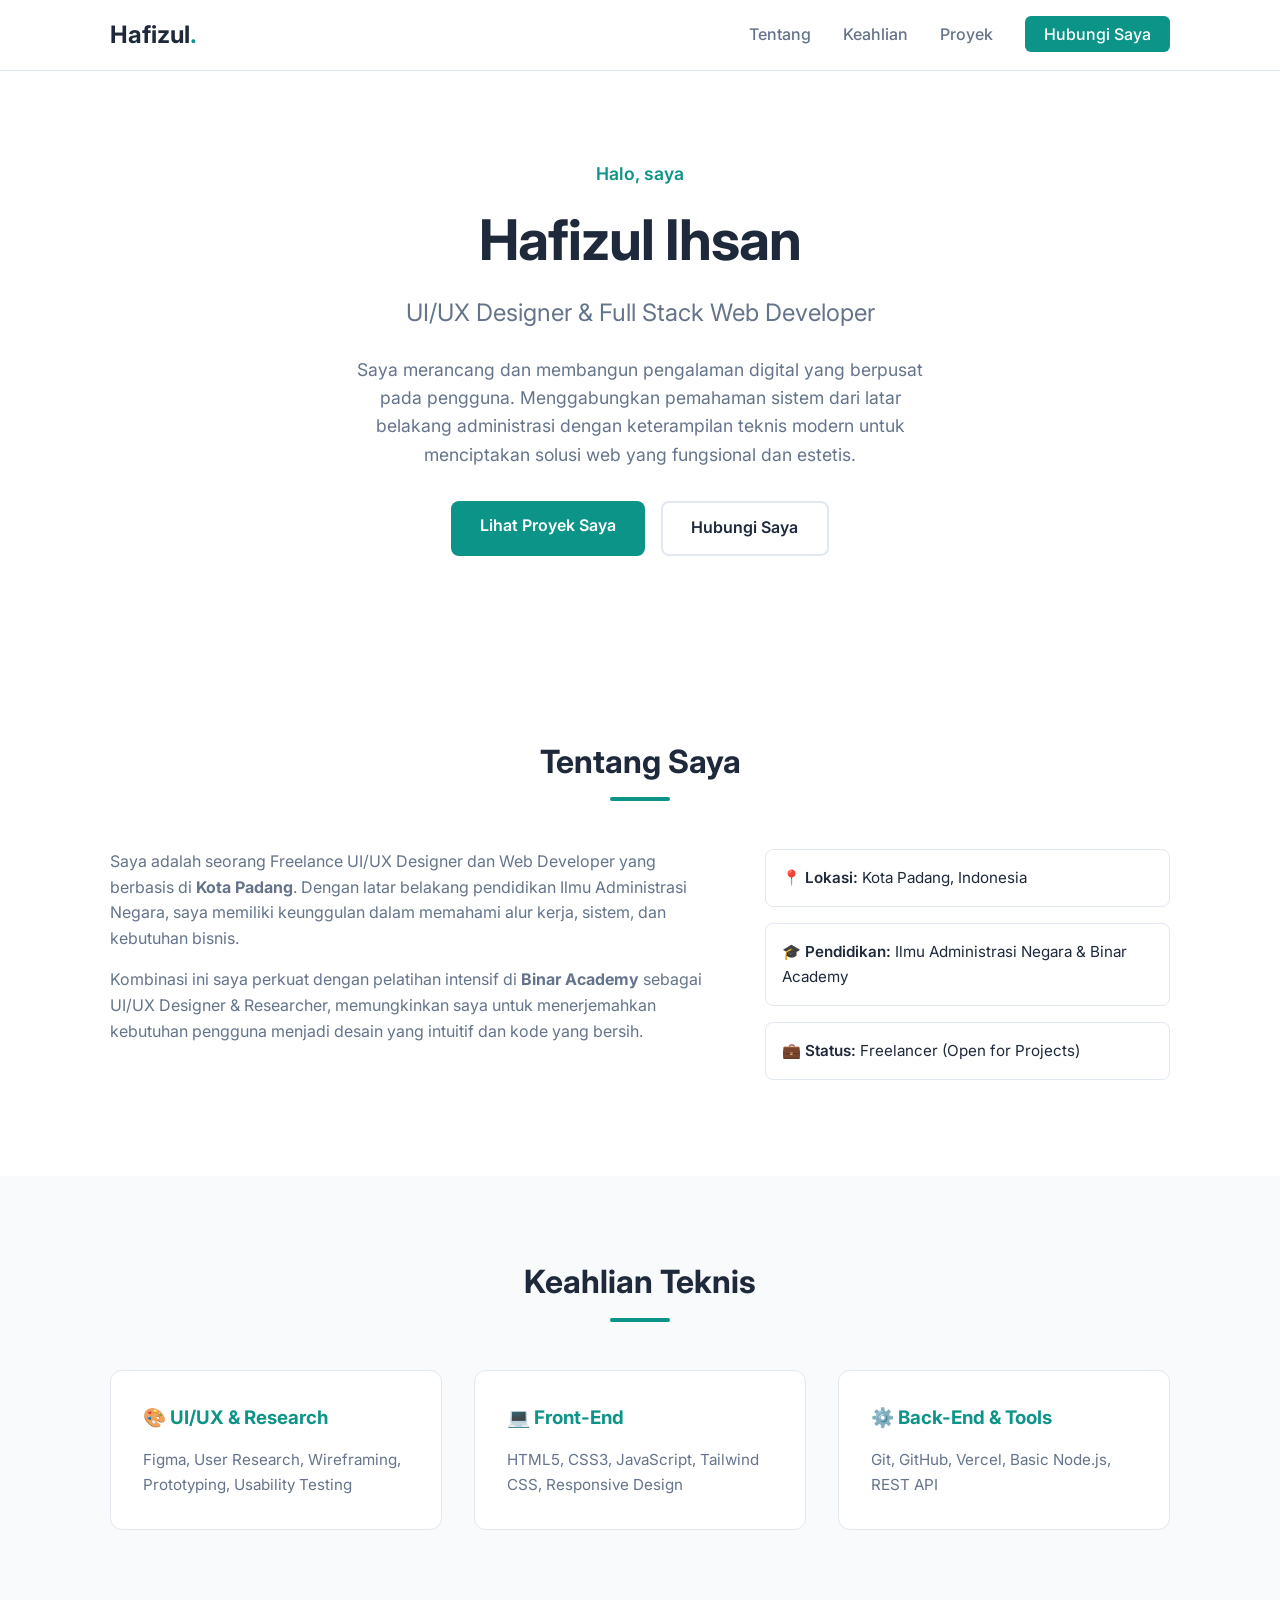
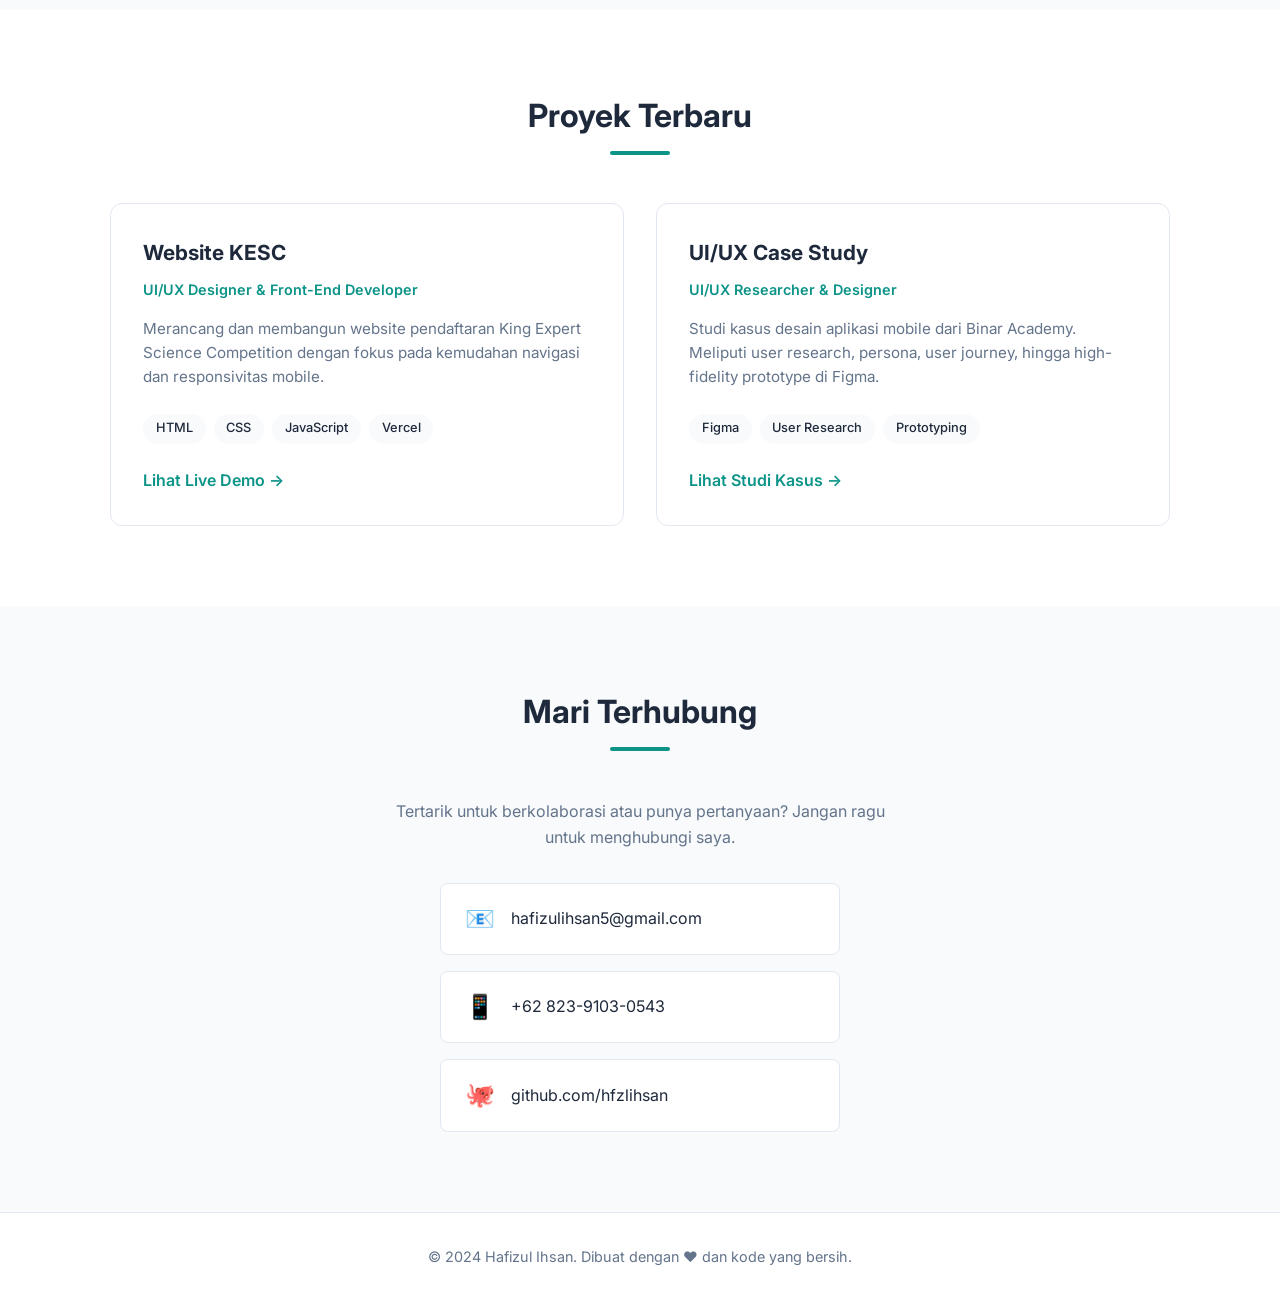
==== index.html @ 0355a2fa "add html css and css" ====
<!DOCTYPE html>
<html lang="id">
<head>
    <meta charset="UTF-8">
    <meta name="viewport" content="width=device-width, initial-scale=1.0">
    <title>Hafizul Ihsan | UI/UX Designer & Web Developer</title>
    <link rel="stylesheet" href="style.css">
    <!-- Google Fonts: Inter untuk tampilan bersih & modern -->
    <link rel="preconnect" href="https://fonts.googleapis.com">
    <link rel="preconnect" href="https://fonts.gstatic.com" crossorigin>
    <link href="https://fonts.googleapis.com/css2?family=Inter:wght@300;400;600;700&display=swap" rel="stylesheet">
</head>
<body>

    <!-- NAVIGATION -->
    <nav class="navbar">
        <div class="container nav-container">
            <a href="#" class="logo">Hafizul<span>.</span></a>
            <ul class="nav-links">
                <li><a href="#about">Tentang</a></li>
                <li><a href="#skills">Keahlian</a></li>
                <li><a href="#projects">Proyek</a></li>
                <li><a href="#contact" class="btn-nav">Hubungi Saya</a></li>
            </ul>
        </div>
    </nav>

    <!-- HERO SECTION -->
    <header class="hero">
        <div class="container hero-content">
            <p class="greeting">Halo, saya</p>
            <h1>Hafizul Ihsan</h1>
            <h2>UI/UX Designer & Full Stack Web Developer</h2>
            <p class="hero-desc">
                Saya merancang dan membangun pengalaman digital yang berpusat pada pengguna. 
                Menggabungkan pemahaman sistem dari latar belakang administrasi dengan 
                keterampilan teknis modern untuk menciptakan solusi web yang fungsional dan estetis.
            </p>
            <div class="hero-buttons">
                <a href="#projects" class="btn btn-primary">Lihat Proyek Saya</a>
                <a href="#contact" class="btn btn-secondary">Hubungi Saya</a>
            </div>
        </div>
    </header>

    <!-- ABOUT SECTION -->
    <section id="about" class="section">
        <div class="container">
            <h2 class="section-title">Tentang Saya</h2>
            <div class="about-grid">
                <div class="about-text">
                    <p>
                        Saya adalah seorang Freelance UI/UX Designer dan Web Developer yang berbasis di <strong>Kota Padang</strong>. 
                        Dengan latar belakang pendidikan Ilmu Administrasi Negara, saya memiliki keunggulan dalam memahami alur kerja, 
                        sistem, dan kebutuhan bisnis. 
                    </p>
                    <p>
                        Kombinasi ini saya perkuat dengan pelatihan intensif di <strong>Binar Academy</strong> sebagai UI/UX Designer & Researcher, 
                        memungkinkan saya untuk menerjemahkan kebutuhan pengguna menjadi desain yang intuitif dan kode yang bersih.
                    </p>
                </div>
                <div class="about-info">
                    <div class="info-item"><span>📍 Lokasi:</span> Kota Padang, Indonesia</div>
                    <div class="info-item"><span>🎓 Pendidikan:</span> Ilmu Administrasi Negara & Binar Academy</div>
                    <div class="info-item"><span>💼 Status:</span> Freelancer (Open for Projects)</div>
                </div>
            </div>
        </div>
    </section>

    <!-- SKILLS SECTION -->
    <section id="skills" class="section bg-light">
        <div class="container">
            <h2 class="section-title">Keahlian Teknis</h2>
            <div class="skills-grid">
                <div class="skill-card">
                    <h3>🎨 UI/UX & Research</h3>
                    <p>Figma, User Research, Wireframing, Prototyping, Usability Testing</p>
                </div>
                <div class="skill-card">
                    <h3>💻 Front-End</h3>
                    <p>HTML5, CSS3, JavaScript, Tailwind CSS, Responsive Design</p>
                </div>
                <div class="skill-card">
                    <h3>⚙️ Back-End & Tools</h3>
                    <p>Git, GitHub, Vercel, Basic Node.js, REST API</p>
                </div>
            </div>
        </div>
    </section>

    <!-- PROJECTS SECTION -->
    <section id="projects" class="section">
        <div class="container">
            <h2 class="section-title">Proyek Terbaru</h2>
            <div class="projects-grid">
                
                <!-- Project 1 -->
                <div class="project-card">
                    <div class="project-info">
                        <h3>Website KESC</h3>
                        <p class="project-role">UI/UX Designer & Front-End Developer</p>
                        <p class="project-desc">Merancang dan membangun website pendaftaran King Expert Science Competition dengan fokus pada kemudahan navigasi dan responsivitas mobile.</p>
                        <div class="tech-stack">
                            <span>HTML</span><span>CSS</span><span>JavaScript</span><span>Vercel</span>
                        </div>
                        <a href="https://www.kesc-heei.com" target="_blank" class="btn-link">Lihat Live Demo →</a>
                    </div>
                </div>

                <!-- Project 2 (Placeholder) -->
                <div class="project-card">
                    <div class="project-info">
                        <h3>UI/UX Case Study</h3>
                        <p class="project-role">UI/UX Researcher & Designer</p>
                        <p class="project-desc">Studi kasus desain aplikasi mobile dari Binar Academy. Meliputi user research, persona, user journey, hingga high-fidelity prototype di Figma.</p>
                        <div class="tech-stack">
                            <span>Figma</span><span>User Research</span><span>Prototyping</span>
                        </div>
                        <a href="#" class="btn-link">Lihat Studi Kasus →</a>
                    </div>
                </div>

            </div>
        </div>
    </section>

    <!-- CONTACT SECTION -->
    <section id="contact" class="section bg-light">
        <div class="container contact-container">
            <h2 class="section-title">Mari Terhubung</h2>
            <p class="contact-desc">Tertarik untuk berkolaborasi atau punya pertanyaan? Jangan ragu untuk menghubungi saya.</p>
            
            <div class="contact-links">
                <a href="mailto:hafizulihsan5@gmail.com" class="contact-item">
                    <span class="icon">📧</span>
                    <span>hafizulihsan5@gmail.com</span>
                </a>
                <a href="https://wa.me/6282391030543" target="_blank" class="contact-item">
                    <span class="icon">📱</span>
                    <span>+62 823-9103-0543</span>
                </a>
                <a href="https://github.com/hfzlihsan" target="_blank" class="contact-item">
                    <span class="icon">🐙</span>
                    <span>github.com/hfzlihsan</span>
                </a>
            </div>
        </div>
    </section>

    <!-- FOOTER -->
    <footer>
        <div class="container">
            <p>&copy; 2024 Hafizul Ihsan. Dibuat dengan ❤️ dan kode yang bersih.</p>
        </div>
    </footer>

    <script src="script.js"></script>
</body>
</html>
---- style.css ----
/* RESET & BASE STYLES */
* {
    margin: 0;
    padding: 0;
    box-sizing: border-box;
}

:root {
    --primary-color: #0d9488; /* Teal/Tosca */
    --primary-hover: #0f766e;
    --text-dark: #1e293b;
    --text-light: #64748b;
    --bg-white: #ffffff;
    --bg-light: #f8fafc;
    --font-main: 'Inter', sans-serif;
}

body {
    font-family: var(--font-main);
    color: var(--text-dark);
    line-height: 1.6;
    background-color: var(--bg-white);
}

.container {
    max-width: 1100px;
    margin: 0 auto;
    padding: 0 20px;
}

a { text-decoration: none; color: inherit; }
ul { list-style: none; }

/* NAVBAR */
.navbar {
    position: fixed;
    top: 0;
    width: 100%;
    background: rgba(255, 255, 255, 0.95);
    backdrop-filter: blur(10px);
    border-bottom: 1px solid #e2e8f0;
    z-index: 1000;
    padding: 1rem 0;
}

.nav-container {
    display: flex;
    justify-content: space-between;
    align-items: center;
}

.logo {
    font-size: 1.5rem;
    font-weight: 700;
    color: var(--text-dark);
}

.logo span { color: var(--primary-color); }

.nav-links { display: flex; gap: 2rem; align-items: center; }
.nav-links a {
    font-weight: 500;
    color: var(--text-light);
    transition: color 0.3s;
}
.nav-links a:hover { color: var(--primary-color); }

.btn-nav {
    background: var(--primary-color);
    color: white !important;
    padding: 0.5rem 1.2rem;
    border-radius: 6px;
}
.btn-nav:hover { background: var(--primary-hover); }

/* HERO SECTION */
.hero {
    padding: 160px 0 100px;
    text-align: center;
}

.greeting {
    color: var(--primary-color);
    font-weight: 600;
    font-size: 1.1rem;
    margin-bottom: 0.5rem;
}

.hero h1 {
    font-size: 3.5rem;
    font-weight: 700;
    margin-bottom: 0.5rem;
    letter-spacing: -1px;
}

.hero h2 {
    font-size: 1.5rem;
    color: var(--text-light);
    font-weight: 400;
    margin-bottom: 1.5rem;
}

.hero-desc {
    max-width: 600px;
    margin: 0 auto 2rem;
    color: var(--text-light);
    font-size: 1.1rem;
}

.hero-buttons { display: flex; gap: 1rem; justify-content: center; }

.btn {
    padding: 0.8rem 1.8rem;
    border-radius: 8px;
    font-weight: 600;
    transition: all 0.3s;
}

.btn-primary {
    background: var(--primary-color);
    color: white;
}
.btn-primary:hover { background: var(--primary-hover); transform: translateY(-2px); }

.btn-secondary {
    border: 2px solid #e2e8f0;
    color: var(--text-dark);
}
.btn-secondary:hover { border-color: var(--primary-color); color: var(--primary-color); }

/* SECTIONS GENERAL */
.section { padding: 80px 0; }
.bg-light { background-color: var(--bg-light); }
.section-title {
    font-size: 2rem;
    text-align: center;
    margin-bottom: 3rem;
    position: relative;
}
.section-title::after {
    content: '';
    display: block;
    width: 60px;
    height: 4px;
    background: var(--primary-color);
    margin: 10px auto 0;
    border-radius: 2px;
}

/* ABOUT */
.about-grid {
    display: grid;
    grid-template-columns: 1.5fr 1fr;
    gap: 3rem;
    align-items: start;
}
.about-text p { margin-bottom: 1rem; color: var(--text-light); }
.info-item {
    background: white;
    padding: 1rem;
    border-radius: 8px;
    margin-bottom: 1rem;
    border: 1px solid #e2e8f0;
    font-size: 0.95rem;
}
.info-item span { font-weight: 600; color: var(--text-dark); }

/* SKILLS */
.skills-grid {
    display: grid;
    grid-template-columns: repeat(auto-fit, minmax(250px, 1fr));
    gap: 2rem;
}
.skill-card {
    background: white;
    padding: 2rem;
    border-radius: 12px;
    border: 1px solid #e2e8f0;
    transition: transform 0.3s, box-shadow 0.3s;
}
.skill-card:hover {
    transform: translateY(-5px);
    box-shadow: 0 10px 30px rgba(0,0,0,0.05);
}
.skill-card h3 { margin-bottom: 1rem; color: var(--primary-color); }
.skill-card p { color: var(--text-light); font-size: 0.95rem; }

/* PROJECTS */
.projects-grid {
    display: grid;
    grid-template-columns: repeat(auto-fit, minmax(300px, 1fr));
    gap: 2rem;
}
.project-card {
    background: white;
    border-radius: 12px;
    overflow: hidden;
    border: 1px solid #e2e8f0;
    transition: transform 0.3s;
}
.project-card:hover { transform: translateY(-5px); }
.project-info { padding: 2rem; }
.project-info h3 { font-size: 1.3rem; margin-bottom: 0.5rem; }
.project-role { color: var(--primary-color); font-weight: 600; font-size: 0.9rem; margin-bottom: 1rem; }
.project-desc { color: var(--text-light); font-size: 0.95rem; margin-bottom: 1.5rem; }
.tech-stack { display: flex; gap: 0.5rem; flex-wrap: wrap; margin-bottom: 1.5rem; }
.tech-stack span {
    background: var(--bg-light);
    color: var(--text-dark);
    padding: 0.3rem 0.8rem;
    border-radius: 20px;
    font-size: 0.8rem;
    font-weight: 500;
}
.btn-link { color: var(--primary-color); font-weight: 600; }
.btn-link:hover { text-decoration: underline; }

/* CONTACT */
.contact-container { text-align: center; }
.contact-desc { max-width: 500px; margin: 0 auto 2rem; color: var(--text-light); }
.contact-links {
    display: flex;
    flex-direction: column;
    gap: 1rem;
    max-width: 400px;
    margin: 0 auto;
}
.contact-item {
    display: flex;
    align-items: center;
    gap: 1rem;
    background: white;
    padding: 1rem 1.5rem;
    border-radius: 8px;
    border: 1px solid #e2e8f0;
    transition: all 0.3s;
}
.contact-item:hover { border-color: var(--primary-color); transform: translateX(5px); }
.contact-item .icon { font-size: 1.5rem; }

/* FOOTER */
footer {
    text-align: center;
    padding: 2rem 0;
    border-top: 1px solid #e2e8f0;
    color: var(--text-light);
    font-size: 0.9rem;
}

/* RESPONSIVE */
@media (max-width: 768px) {
    .hero h1 { font-size: 2.5rem; }
    .about-grid { grid-template-columns: 1fr; }
    .nav-links { display: none; } /* Sederhana dulu, bisa ditambah hamburger menu nanti */
}
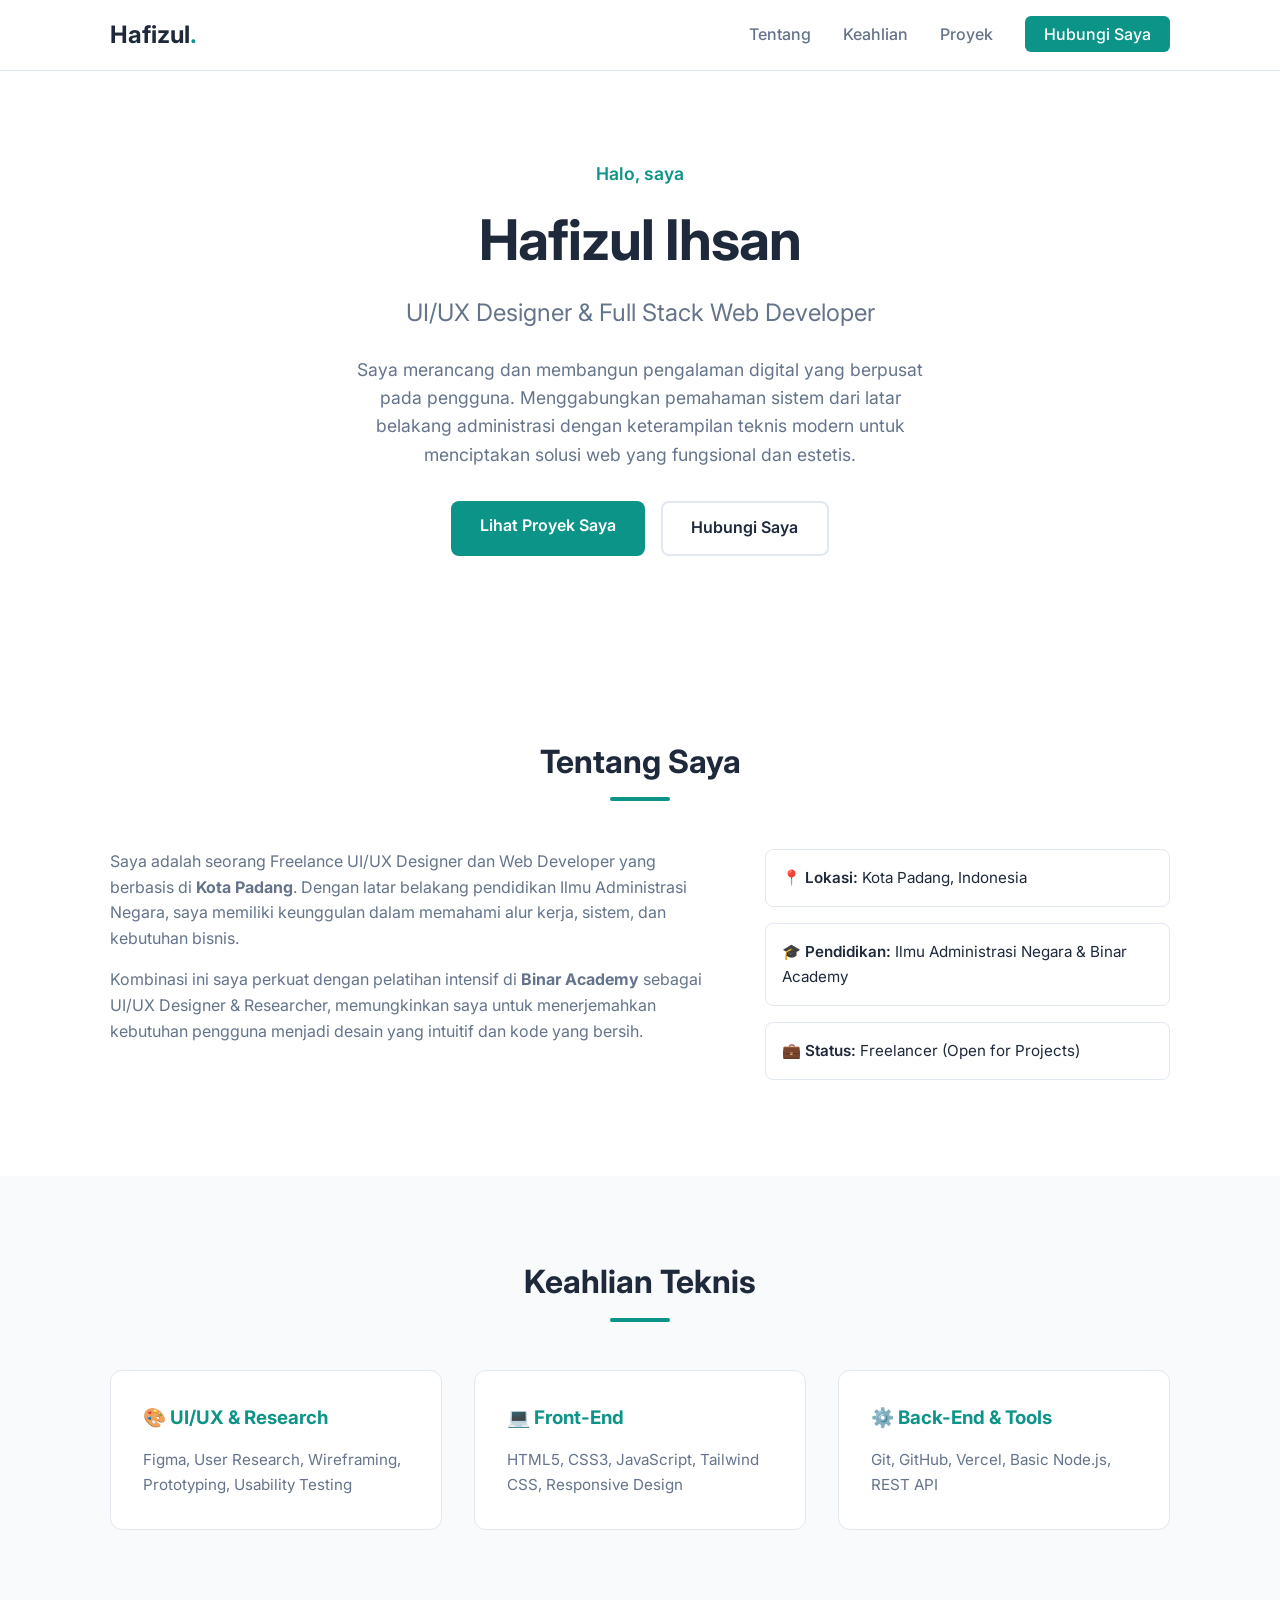
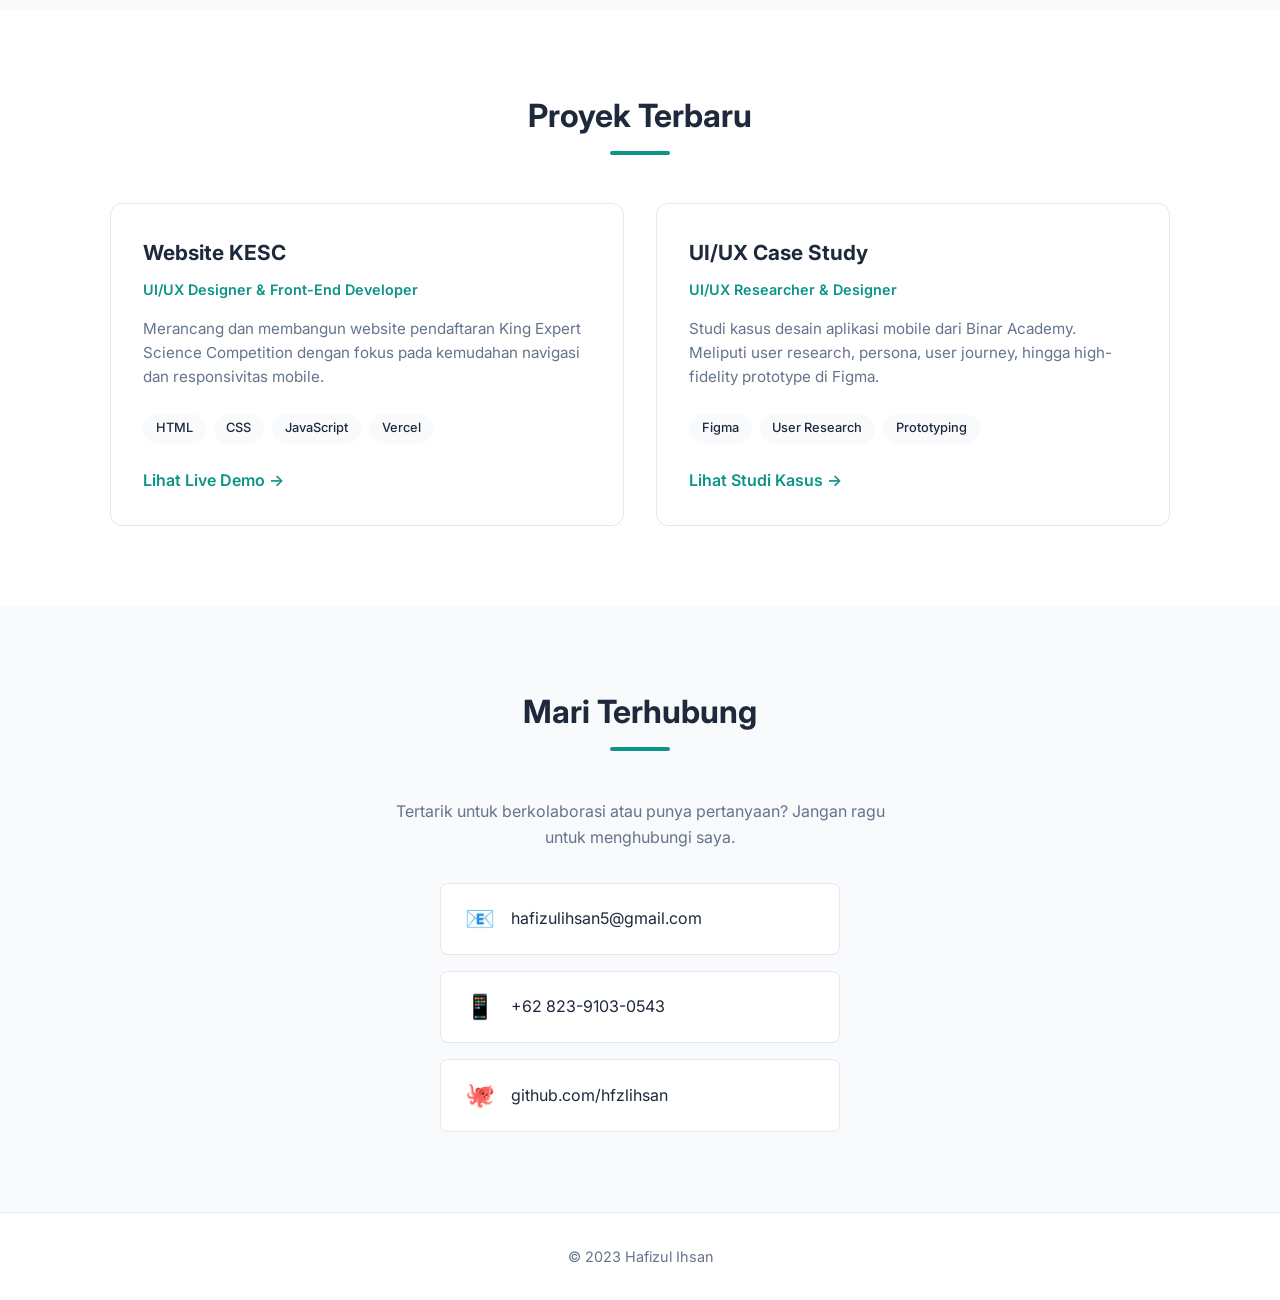
==== commit 95dbaf9d: "update footer" ====
--- a/index.html
+++ b/index.html
@@ -151,7 +151,7 @@
     <!-- FOOTER -->
     <footer>
         <div class="container">
-            <p>&copy; 2024 Hafizul Ihsan. Dibuat dengan ❤️ dan kode yang bersih.</p>
+            <p>&copy; 2023 Hafizul Ihsan</p>
         </div>
     </footer>
 
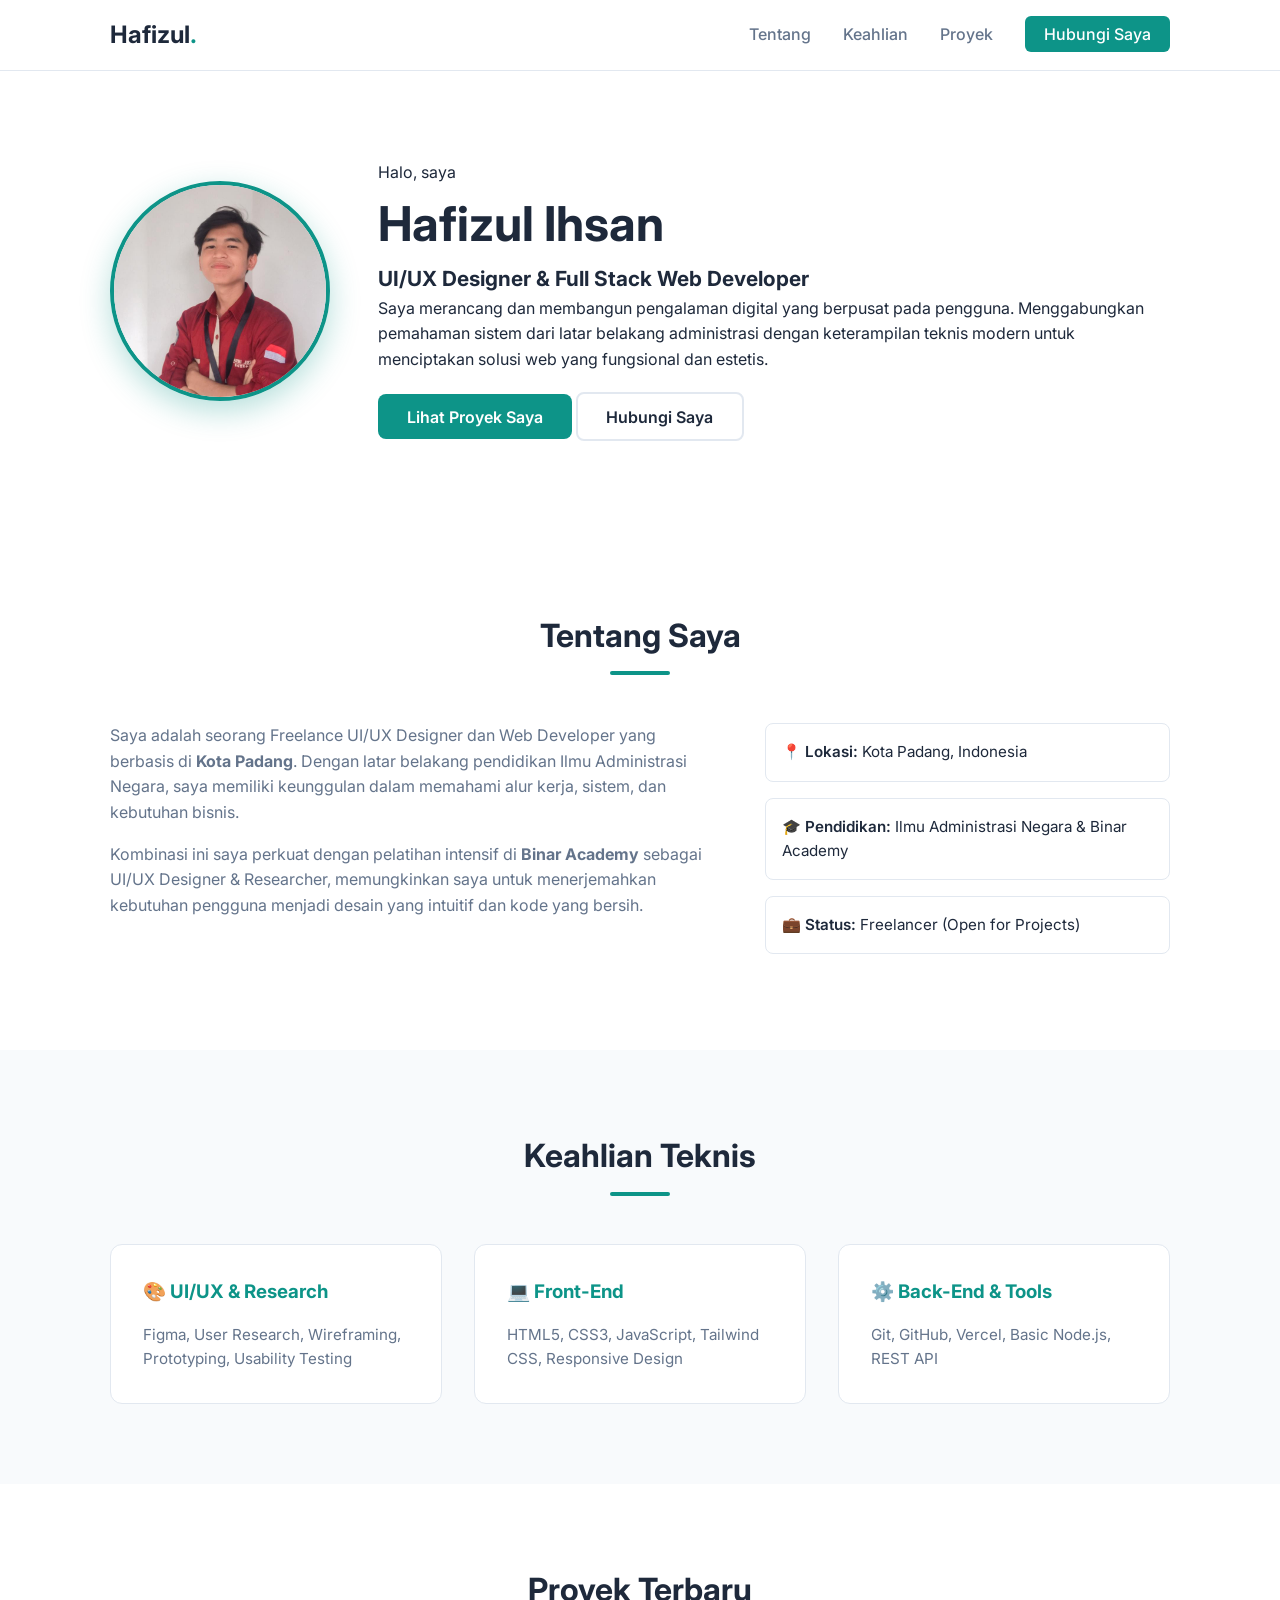
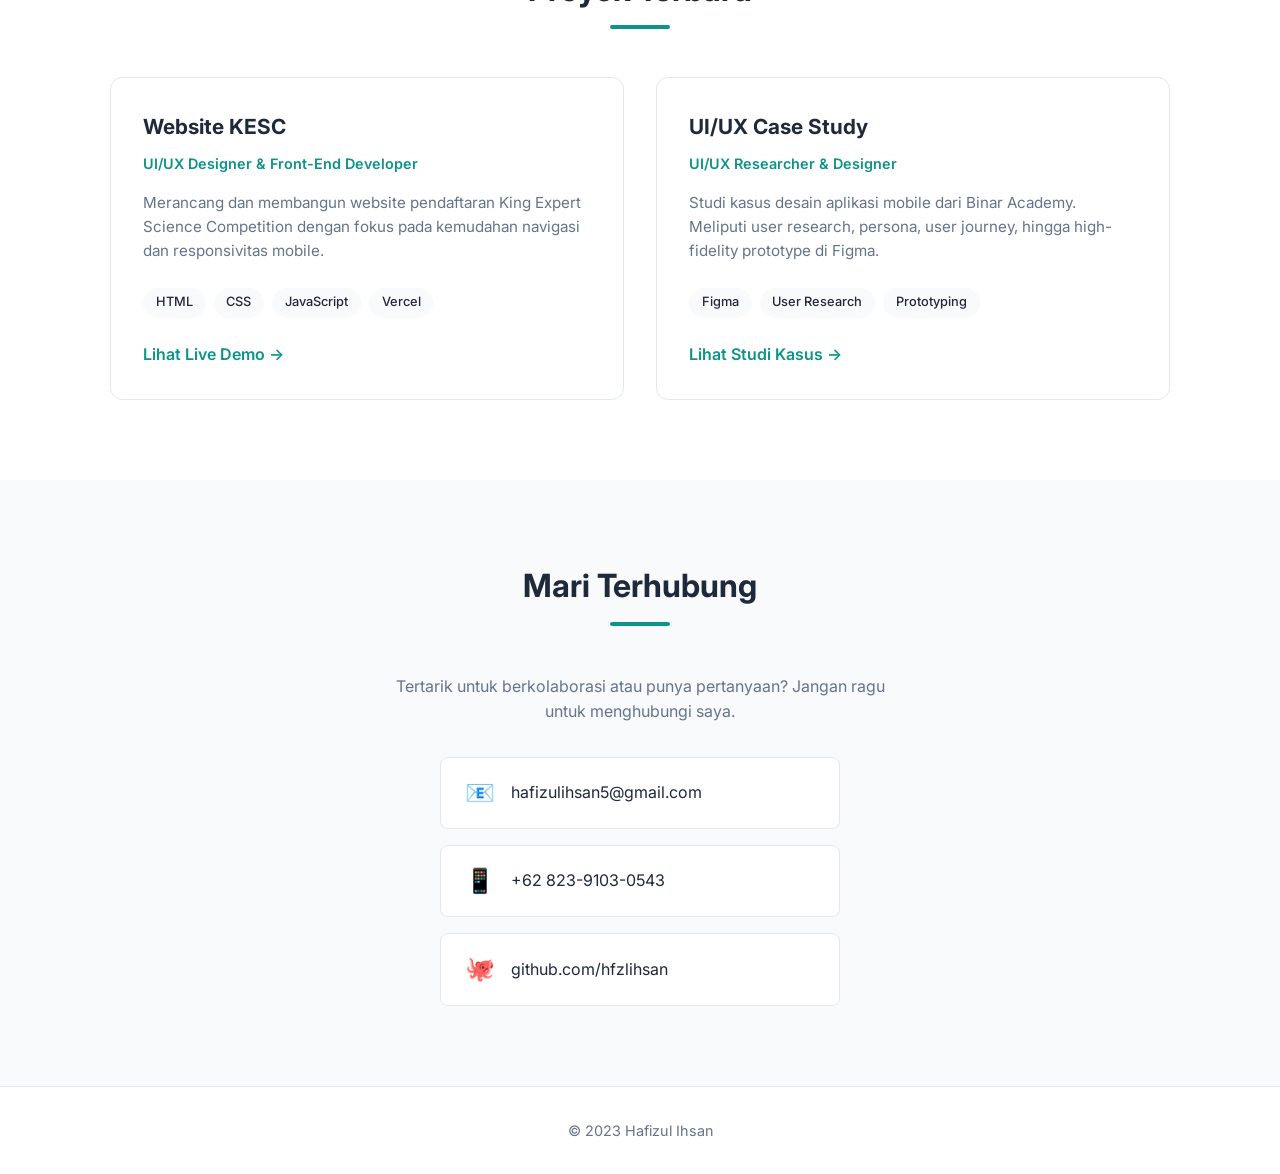
==== commit a7b81e5a: "add profile photo to hero section" ====
--- a/index.html
+++ b/index.html
@@ -26,22 +26,29 @@
     </nav>
 
     <!-- HERO SECTION -->
-    <header class="hero">
-        <div class="container hero-content">
-            <p class="greeting">Halo, saya</p>
-            <h1>Hafizul Ihsan</h1>
-            <h2>UI/UX Designer & Full Stack Web Developer</h2>
-            <p class="hero-desc">
-                Saya merancang dan membangun pengalaman digital yang berpusat pada pengguna. 
-                Menggabungkan pemahaman sistem dari latar belakang administrasi dengan 
-                keterampilan teknis modern untuk menciptakan solusi web yang fungsional dan estetis.
-            </p>
-            <div class="hero-buttons">
-                <a href="#projects" class="btn btn-primary">Lihat Proyek Saya</a>
-                <a href="#contact" class="btn btn-secondary">Hubungi Saya</a>
+<header class="hero">
+    <div class="container hero-content">
+        <div class="hero-layout">
+            <div class="hero-photo">
+                <img src="profile.jpg" alt="Foto Hafizul Ihsan" class="profile-photo">
+            </div>
+            <div class="hero-text">
+                <p class="greeting">Halo, saya</p>
+                <h1>Hafizul Ihsan</h1>
+                <h2>UI/UX Designer & Full Stack Web Developer</h2>
+                <p class="hero-desc">
+                    Saya merancang dan membangun pengalaman digital yang berpusat pada pengguna. 
+                    Menggabungkan pemahaman sistem dari latar belakang administrasi dengan 
+                    keterampilan teknis modern untuk menciptakan solusi web yang fungsional dan estetis.
+                </p>
+                <div class="hero-buttons">
+                    <a href="#projects" class="btn btn-primary">Lihat Proyek Saya</a>
+                    <a href="#contact" class="btn btn-secondary">Hubungi Saya</a>
+                </div>
             </div>
         </div>
-    </header>
+    </div>
+</header>
 
     <!-- ABOUT SECTION -->
     <section id="about" class="section">
--- a/style.css
+++ b/style.css
@@ -76,38 +76,60 @@
 /* HERO SECTION */
 .hero {
     padding: 160px 0 100px;
-    text-align: center;
-}
-
-.greeting {
-    color: var(--primary-color);
-    font-weight: 600;
-    font-size: 1.1rem;
-    margin-bottom: 0.5rem;
-}
-
-.hero h1 {
-    font-size: 3.5rem;
-    font-weight: 700;
-    margin-bottom: 0.5rem;
-    letter-spacing: -1px;
-}
-
-.hero h2 {
-    font-size: 1.5rem;
-    color: var(--text-light);
-    font-weight: 400;
-    margin-bottom: 1.5rem;
-}
-
-.hero-desc {
-    max-width: 600px;
-    margin: 0 auto 2rem;
-    color: var(--text-light);
-    font-size: 1.1rem;
-}
-
-.hero-buttons { display: flex; gap: 1rem; justify-content: center; }
+}
+
+/* HERO LAYOUT DENGAN FOTO */
+.hero-layout {
+    display: flex;
+    align-items: center;
+    gap: 3rem;
+    text-align: left;
+}
+
+.hero-photo {
+    flex-shrink: 0;
+}
+
+.profile-photo {
+    width: 220px;
+    height: 220px;
+    border-radius: 50%;
+    object-fit: cover;
+    border: 4px solid var(--primary-color);
+    box-shadow: 0 10px 30px rgba(13, 148, 136, 0.3);
+    transition: transform 0.3s ease;
+}
+
+.profile-photo:hover {
+    transform: scale(1.05);
+}
+
+.hero-text {
+    flex: 1;
+}
+
+.hero-text .greeting {
+    text-align: left;
+}
+
+.hero-text h1 {
+    text-align: left;
+    font-size: 3rem;
+}
+
+.hero-text h2 {
+    text-align: left;
+    font-size: 1.3rem;
+}
+
+.hero-text .hero-desc {
+    text-align: left;
+    margin: 0 0 2rem 0;
+}
+
+.hero-text .hero-buttons {
+    justify-content: flex-start;
+}
 
 .btn {
     padding: 0.8rem 1.8rem;
@@ -252,4 +274,36 @@
     .hero h1 { font-size: 2.5rem; }
     .about-grid { grid-template-columns: 1fr; }
     .nav-links { display: none; } /* Sederhana dulu, bisa ditambah hamburger menu nanti */
+}
+
+@media (max-width: 768px) {
+    .hero-layout {
+        flex-direction: column;
+        text-align: center;
+        gap: 2rem;
+    }
+    
+    .profile-photo {
+        width: 180px;
+        height: 180px;
+    }
+    
+    .hero-text h1 {
+        text-align: center;
+        font-size: 2.5rem;
+    }
+    
+    .hero-text h2 {
+        text-align: center;
+    }
+    
+    .hero-text .hero-desc {
+        text-align: center;
+    }
+    
+    .hero-text .hero-buttons {
+        justify-content: center;
+    }
+    
+    /* ... kode responsive lainnya yang sudah ada ... */
 }
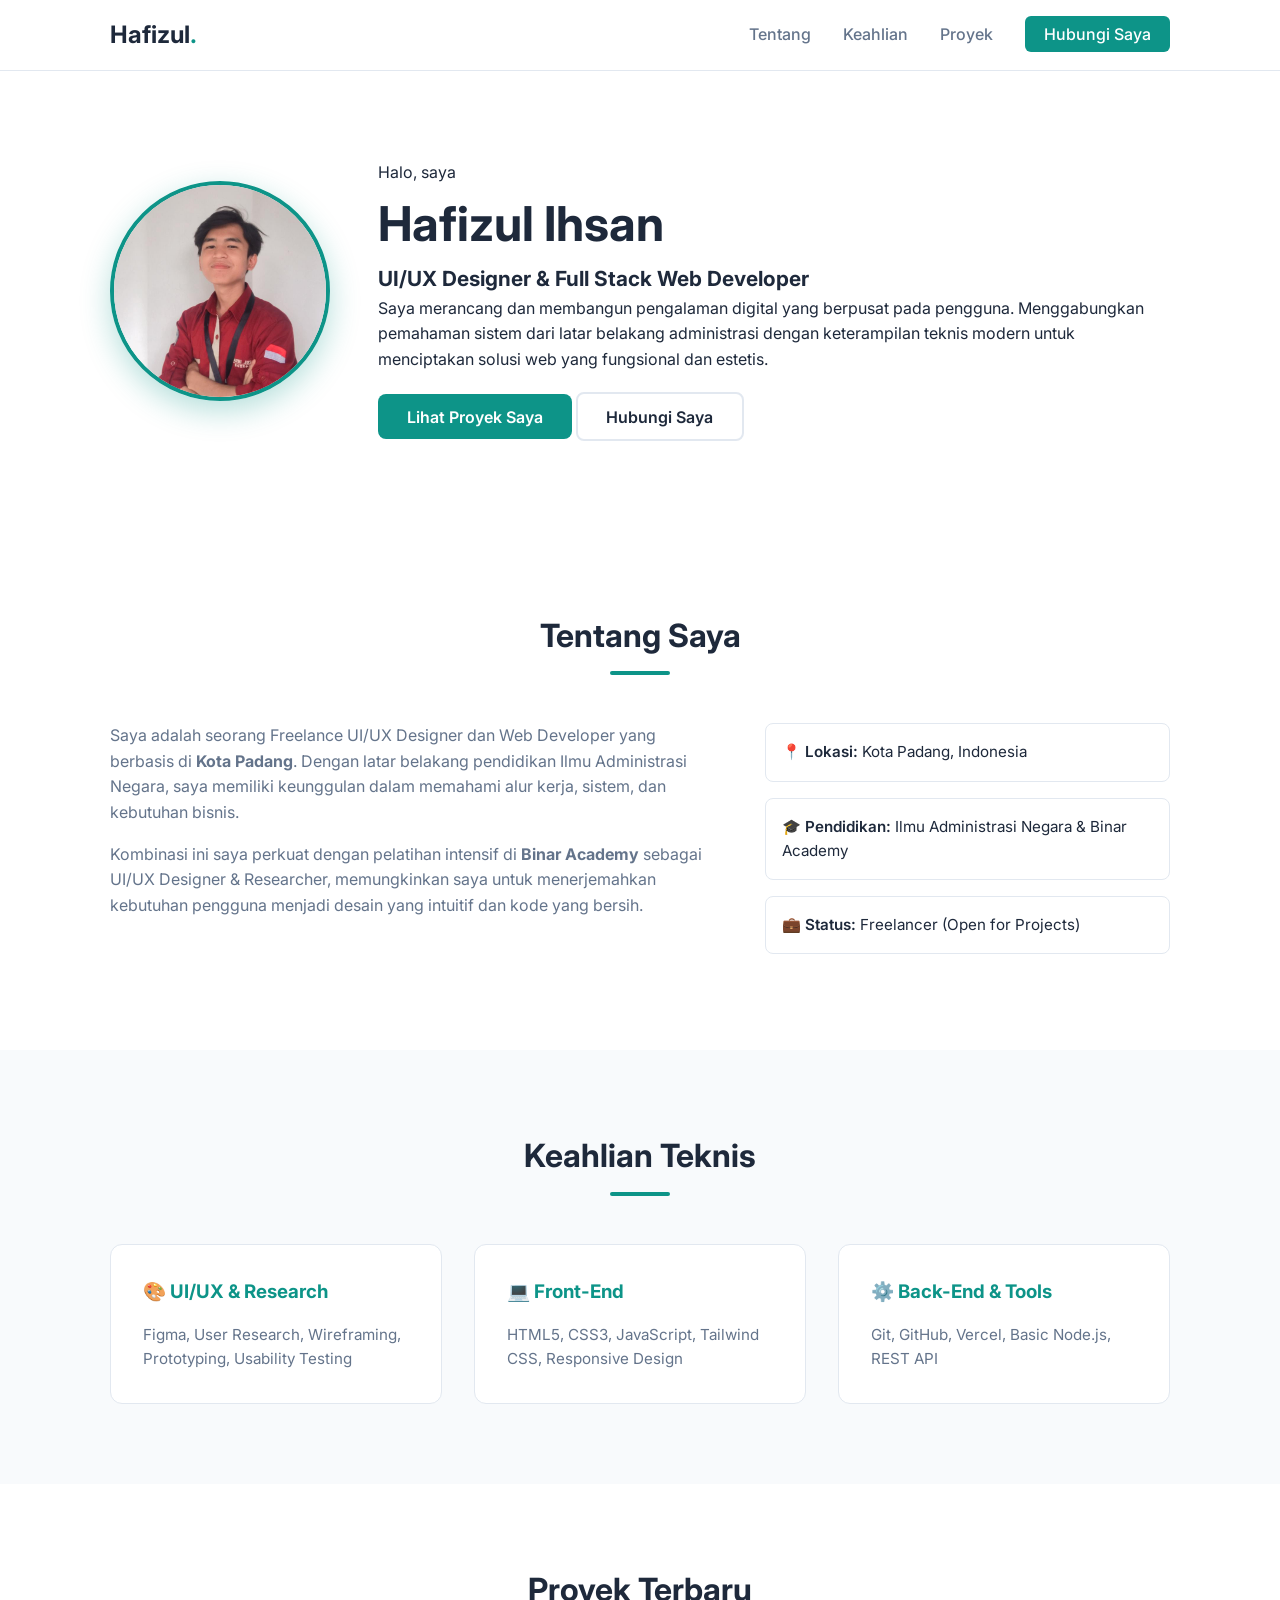
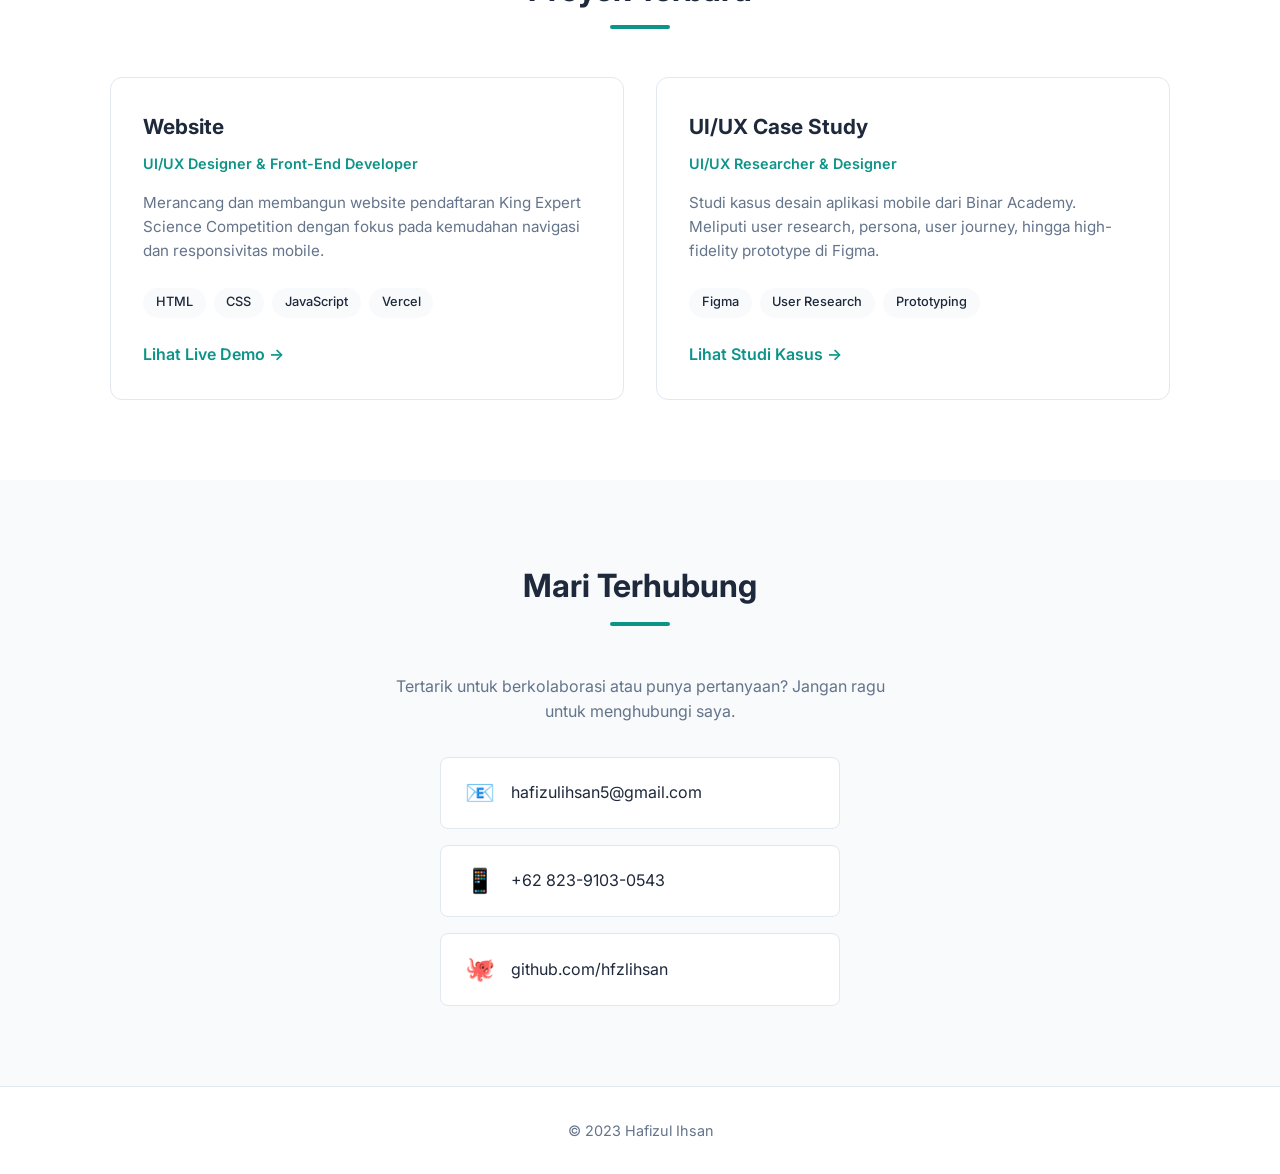
==== commit 91640bc9: "Typo Project card" ====
--- a/index.html
+++ b/index.html
@@ -105,7 +105,7 @@
                 <!-- Project 1 -->
                 <div class="project-card">
                     <div class="project-info">
-                        <h3>Website KESC</h3>
+                        <h3>Website</h3>
                         <p class="project-role">UI/UX Designer & Front-End Developer</p>
                         <p class="project-desc">Merancang dan membangun website pendaftaran King Expert Science Competition dengan fokus pada kemudahan navigasi dan responsivitas mobile.</p>
                         <div class="tech-stack">
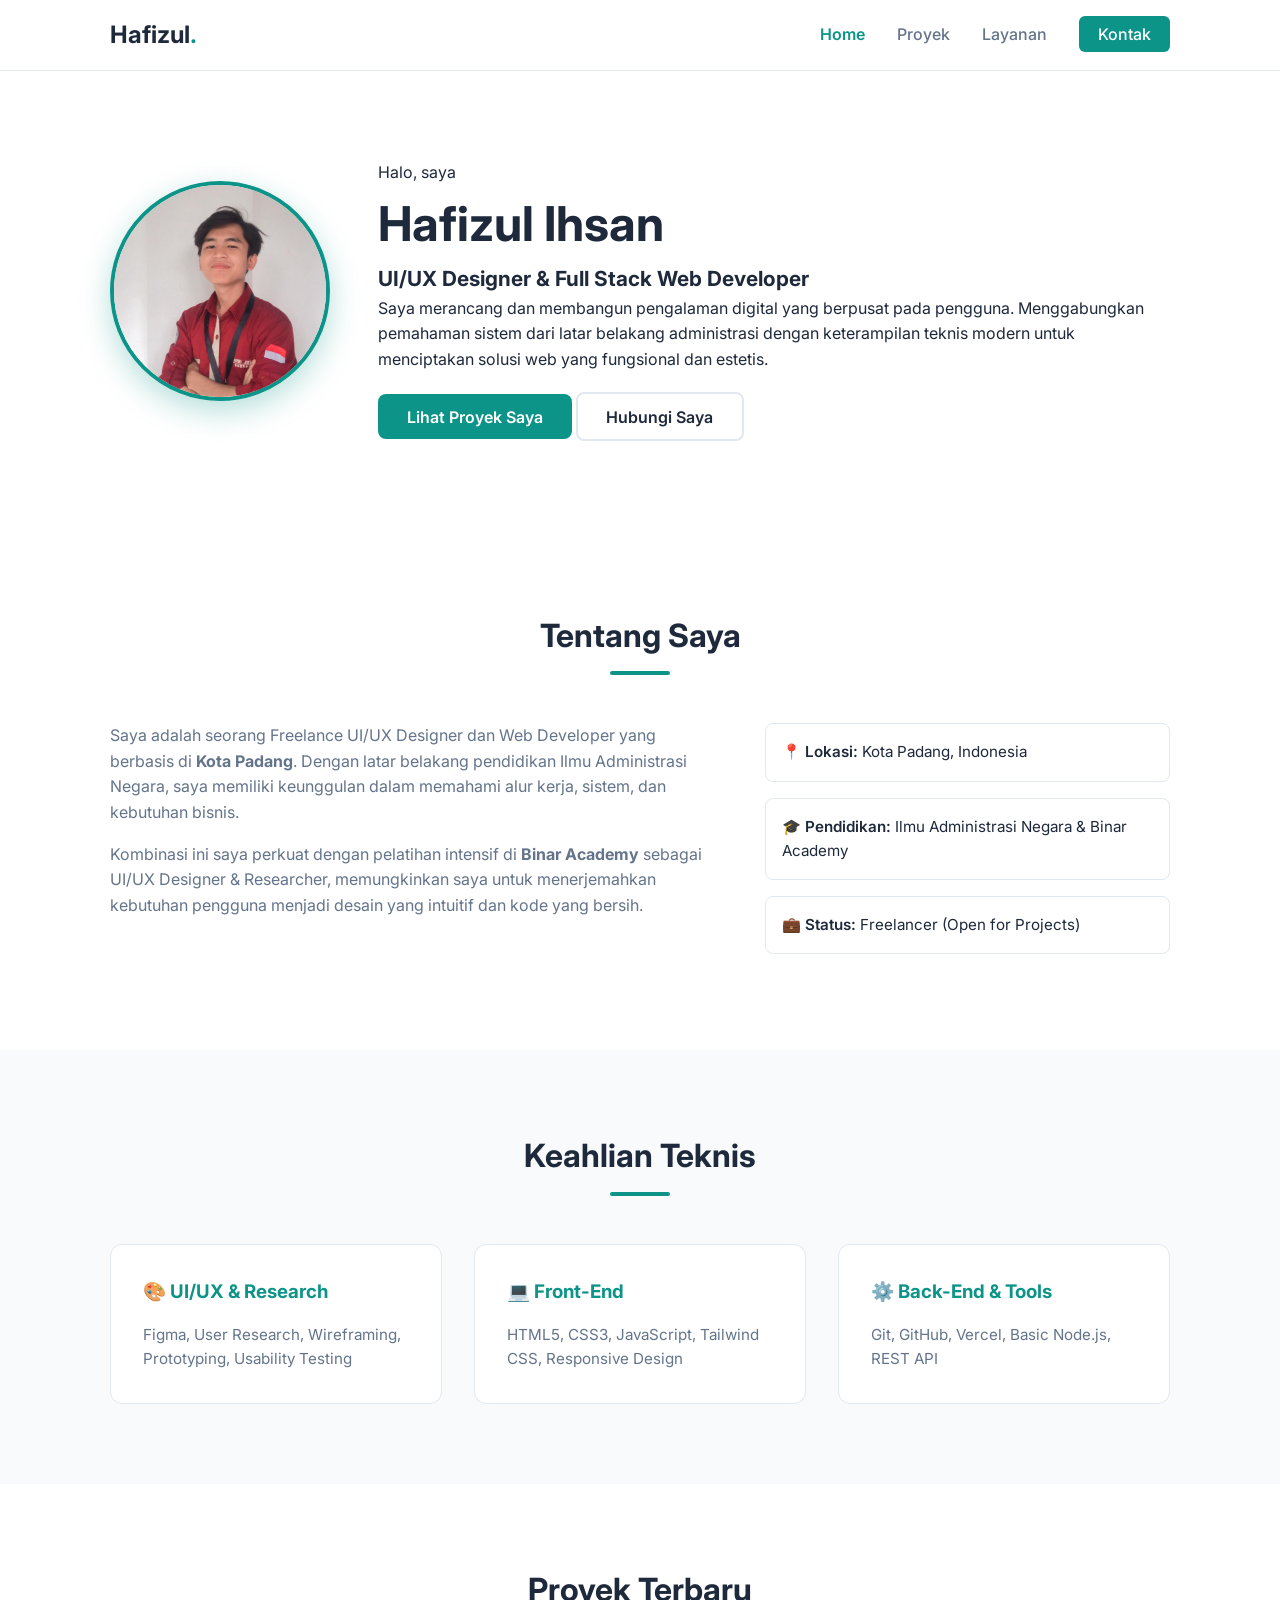
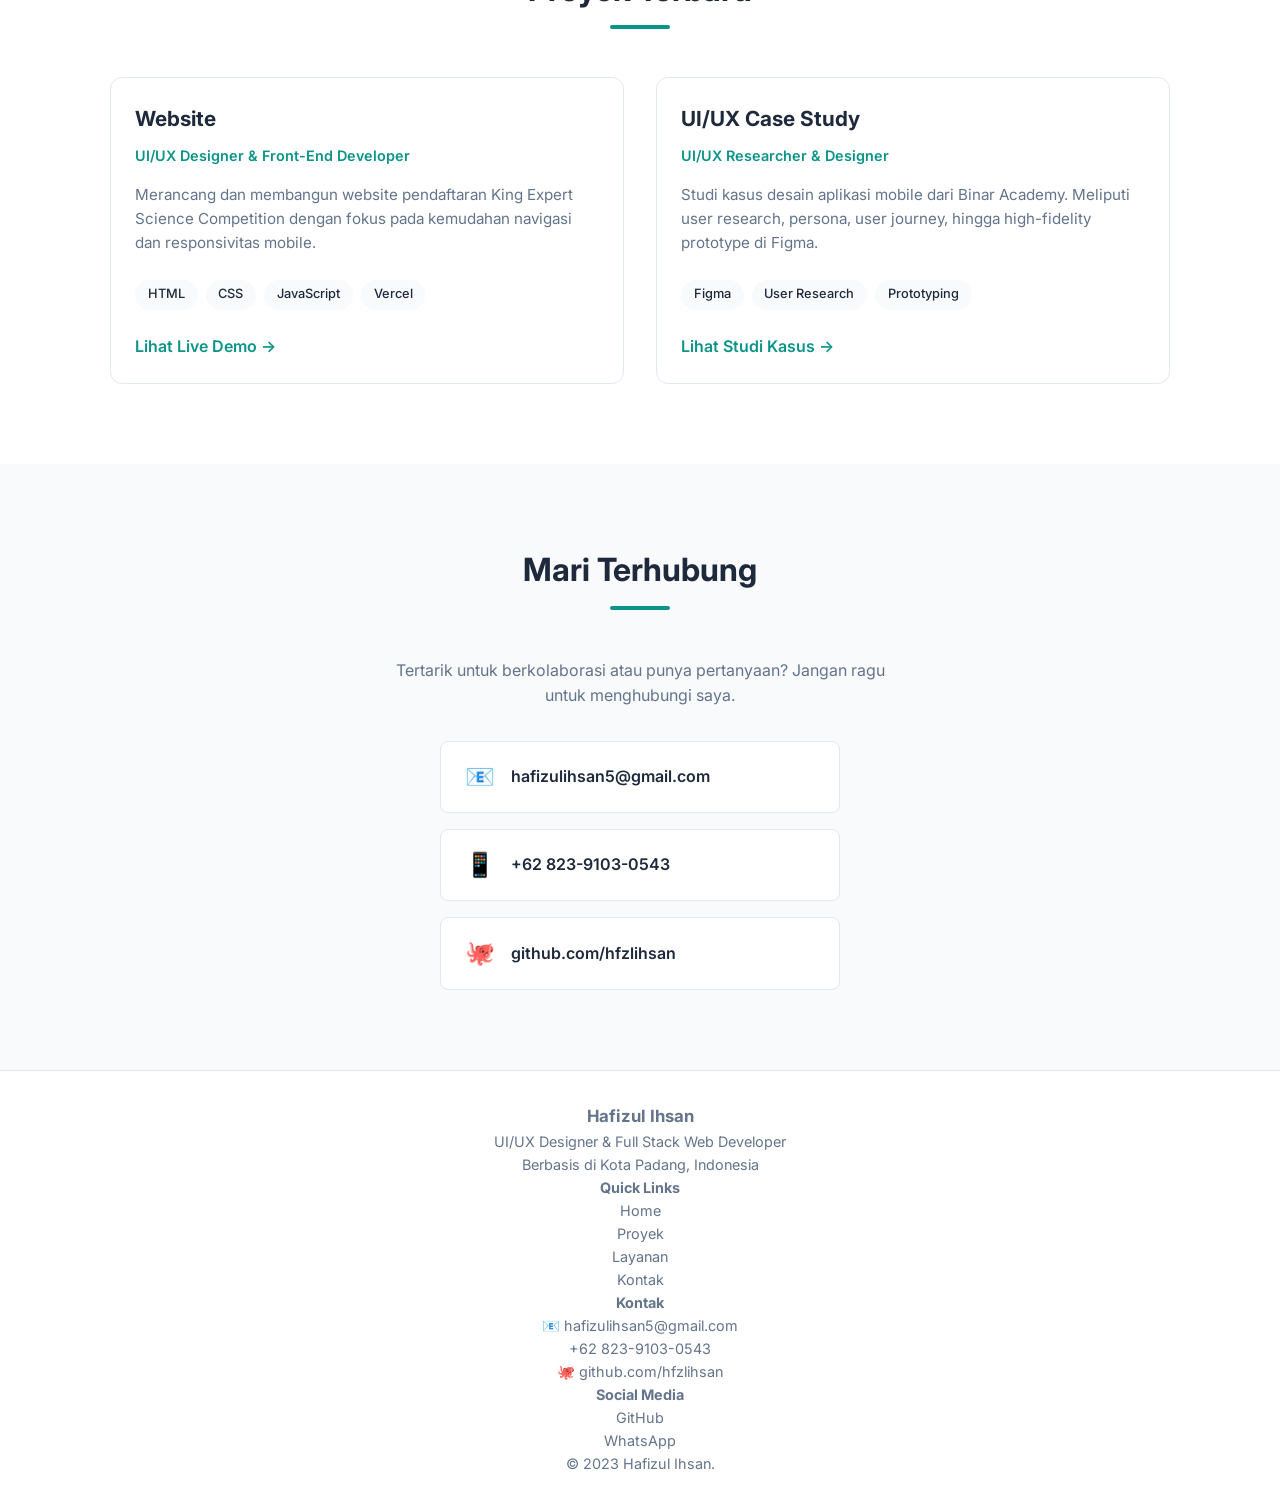
==== commit 175fdf22: "add contact, projects, service, footer, update html and css" ====
--- a/index.html
+++ b/index.html
@@ -12,18 +12,18 @@
 </head>
 <body>
 
-    <!-- NAVIGATION -->
-    <nav class="navbar">
-        <div class="container nav-container">
-            <a href="#" class="logo">Hafizul<span>.</span></a>
-            <ul class="nav-links">
-                <li><a href="#about">Tentang</a></li>
-                <li><a href="#skills">Keahlian</a></li>
-                <li><a href="#projects">Proyek</a></li>
-                <li><a href="#contact" class="btn-nav">Hubungi Saya</a></li>
-            </ul>
-        </div>
-    </nav>
+   <!-- NAVIGATION -->
+<nav class="navbar">
+    <div class="container nav-container">
+        <a href="index.html" class="logo">Hafizul<span>.</span></a>
+        <ul class="nav-links">
+            <li><a href="index.html">Home</a></li>
+            <li><a href="projects.html">Proyek</a></li>
+            <li><a href="services.html">Layanan</a></li>
+            <li><a href="contact.html" class="btn-nav">Kontak</a></li>
+        </ul>
+    </div>
+</nav>
 
     <!-- HERO SECTION -->
 <header class="hero">
@@ -155,12 +155,10 @@
         </div>
     </section>
 
-    <!-- FOOTER -->
-    <footer>
-        <div class="container">
-            <p>&copy; 2023 Hafizul Ihsan</p>
-        </div>
-    </footer>
+    <script src="script.js"></script>
+
+    <!-- FOOTER CONTAINER (akan diisi oleh JavaScript) -->
+    <div id="footer-container"></div>
 
     <script src="script.js"></script>
 </body>
--- a/style.css
+++ b/style.css
@@ -269,6 +269,263 @@
     font-size: 0.9rem;
 }
 
+/* ============================================
+   PAGE HEADER (untuk halaman dalam)
+   ============================================ */
+.page-header {
+    background: linear-gradient(135deg, var(--primary-color) 0%, #0f766e 100%);
+    color: white;
+    padding: 120px 0 60px;
+    text-align: center;
+    margin-top: 60px;
+}
+
+.page-header h1 {
+    font-size: 2.5rem;
+    margin-bottom: 1rem;
+}
+
+.page-header p {
+    font-size: 1.2rem;
+    opacity: 0.9;
+}
+
+/* ============================================
+   PROJECT CARD DENGAN GAMBAR
+   ============================================ */
+.project-card {
+    background: white;
+    border-radius: 12px;
+    overflow: hidden;
+    border: 1px solid #e2e8f0;
+    transition: transform 0.3s, box-shadow 0.3s;
+}
+
+.project-card:hover {
+    transform: translateY(-5px);
+    box-shadow: 0 10px 30px rgba(0,0,0,0.1);
+}
+
+.project-image {
+    height: 200px;
+    background: linear-gradient(135deg, #667eea 0%, #764ba2 100%);
+    display: flex;
+    align-items: center;
+    justify-content: center;
+}
+
+.placeholder-img {
+    color: white;
+    font-size: 2rem;
+    font-weight: 700;
+}
+
+.project-info {
+    padding: 1.5rem;
+}
+
+/* ============================================
+   SERVICES
+   ============================================ */
+.services-grid {
+    display: grid;
+    grid-template-columns: repeat(auto-fit, minmax(300px, 1fr));
+    gap: 2rem;
+}
+
+.service-card {
+    background: white;
+    padding: 2.5rem;
+    border-radius: 12px;
+    border: 1px solid #e2e8f0;
+    transition: transform 0.3s, box-shadow 0.3s;
+}
+
+.service-card:hover {
+    transform: translateY(-5px);
+    box-shadow: 0 10px 30px rgba(0,0,0,0.1);
+}
+
+.service-icon {
+    font-size: 3rem;
+    margin-bottom: 1rem;
+}
+
+.service-card h3 {
+    color: var(--primary-color);
+    margin-bottom: 1rem;
+    font-size: 1.3rem;
+}
+
+.service-card p {
+    color: var(--text-light);
+    margin-bottom: 1.5rem;
+}
+
+.service-features {
+    list-style: none;
+    padding: 0;
+}
+
+.service-features li {
+    padding: 0.5rem 0;
+    color: var(--text-dark);
+    border-bottom: 1px solid #f1f5f9;
+}
+
+.service-features li:last-child {
+    border-bottom: none;
+}
+
+/* ============================================
+   CTA SECTION
+   ============================================ */
+.cta-container {
+    text-align: center;
+    max-width: 600px;
+}
+
+.cta-container h2 {
+    margin-bottom: 1rem;
+}
+
+.cta-container p {
+    color: var(--text-light);
+    margin-bottom: 2rem;
+}
+
+/* ============================================
+   CONTACT PAGE
+   ============================================ */
+.contact-grid {
+    display: grid;
+    grid-template-columns: 1fr 1fr;
+    gap: 3rem;
+}
+
+.contact-info h2,
+.contact-form-container h2 {
+    margin-bottom: 1rem;
+    color: var(--primary-color);
+}
+
+.contact-info > p {
+    color: var(--text-light);
+    margin-bottom: 2rem;
+}
+
+.contact-links {
+    display: flex;
+    flex-direction: column;
+    gap: 1rem;
+}
+
+.contact-item {
+    display: flex;
+    align-items: center;
+    gap: 1rem;
+    background: white;
+    padding: 1rem 1.5rem;
+    border-radius: 8px;
+    border: 1px solid #e2e8f0;
+    transition: all 0.3s;
+    text-decoration: none;
+    color: var(--text-dark);
+}
+
+.contact-item:hover {
+    border-color: var(--primary-color);
+    transform: translateX(5px);
+}
+
+.contact-item .icon {
+    font-size: 1.5rem;
+}
+
+.contact-item div {
+    display: flex;
+    flex-direction: column;
+}
+
+.contact-item strong {
+    font-size: 0.9rem;
+    color: var(--text-light);
+}
+
+.contact-item span {
+    font-weight: 600;
+}
+
+/* Contact Form */
+.contact-form {
+    background: white;
+    padding: 2rem;
+    border-radius: 12px;
+    border: 1px solid #e2e8f0;
+}
+
+.form-group {
+    margin-bottom: 1.5rem;
+}
+
+.form-group label {
+    display: block;
+    margin-bottom: 0.5rem;
+    font-weight: 600;
+    color: var(--text-dark);
+}
+
+.form-group input,
+.form-group textarea {
+    width: 100%;
+    padding: 0.8rem 1rem;
+    border: 2px solid #e2e8f0;
+    border-radius: 8px;
+    font-size: 1rem;
+    font-family: inherit;
+    transition: border-color 0.3s;
+}
+
+.form-group input:focus,
+.form-group textarea:focus {
+    outline: none;
+    border-color: var(--primary-color);
+}
+
+.form-group textarea {
+    resize: vertical;
+    min-height: 120px;
+}
+
+/* ============================================
+   NAVIGASI AKTIF
+   ============================================ */
+.nav-links a.active {
+    color: var(--primary-color);
+    font-weight: 600;
+}
+
+/* ============================================
+   RESPONSIVE TAMBAHAN
+   ============================================ */
+@media (max-width: 768px) {
+    .page-header {
+        padding: 100px 0 40px;
+    }
+    
+    .page-header h1 {
+        font-size: 2rem;
+    }
+    
+    .contact-grid {
+        grid-template-columns: 1fr;
+    }
+    
+    .services-grid {
+        grid-template-columns: 1fr;
+    }
+}
+
 /* RESPONSIVE */
 @media (max-width: 768px) {
     .hero h1 { font-size: 2.5rem; }
